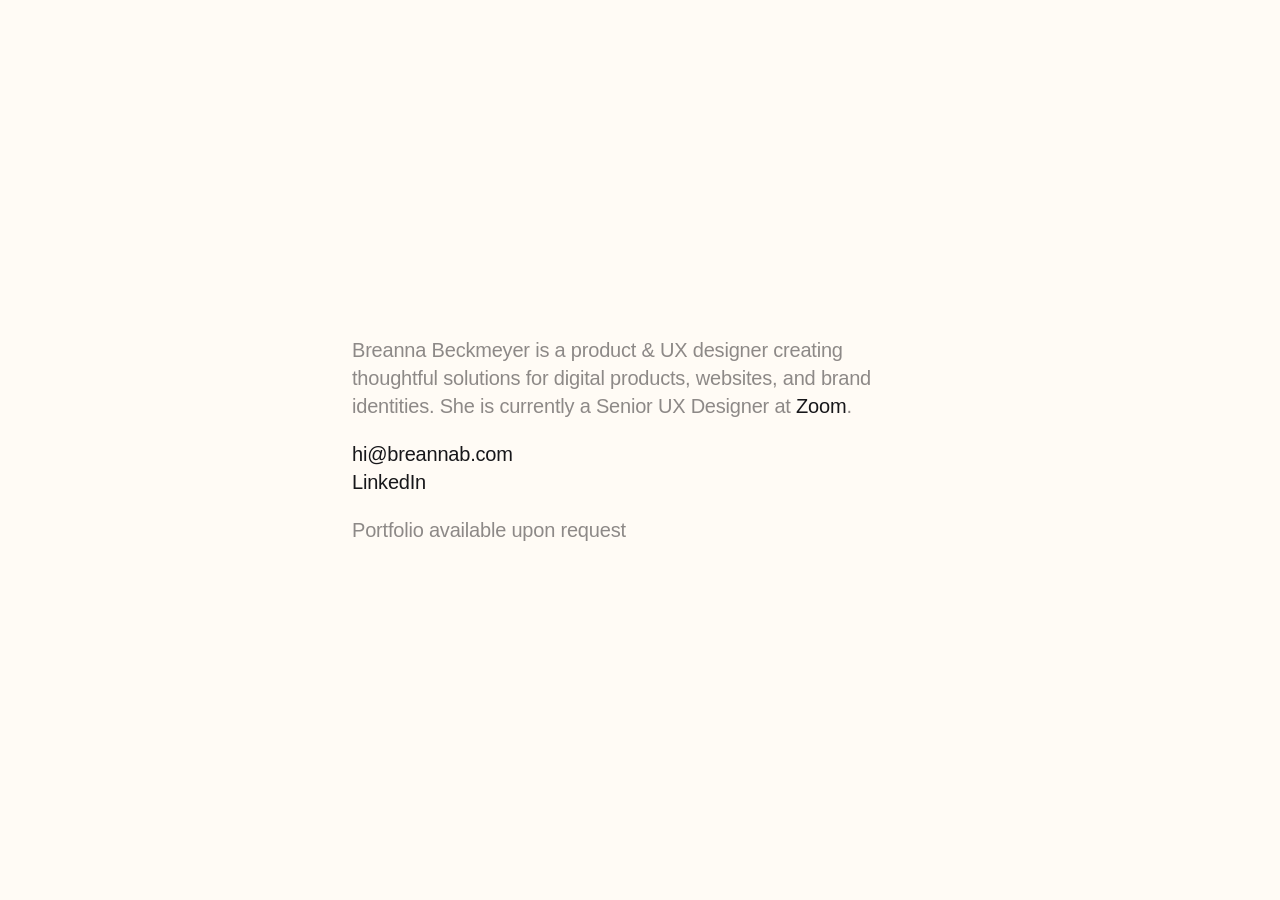
==== index.html @ 27719758 "Add files via upload" ====
<!DOCTYPE html>
<!-- 

  Breanna Beckmeyer (Design)
  hi@breannab.com
  Last updated 08/22/2026

-->
<head>
  <meta charset="UTF-8">
  <meta name="viewport" content="width=device-width, initial-scale=1.0">
  <title>Breanna Beckmeyer - Product & UX Design</title>
  <meta name="description" content="Breanna Beckmeyer is a product & UX designer creating thoughtful solutions for digital products, websites, and brand identities.">
  <link rel="icon" href="data:image/svg+xml,<svg xmlns=%22http://www.w3.org/2000/svg%22 viewBox=%220 0 100 100%22><text y=%22.9em%22 font-size=%2290%22>🌷</text></svg>">  
  <link rel="stylesheet" href="styles.css">
  <meta name="keywords" content="design, designer, UX, product, product design, product designer, cincinnati">
  <meta name="author" content="Breanna Beckmeyer">
</head>
<!-- Google tag (gtag.js) -->
<script async src="https://www.googletagmanager.com/gtag/js?id=G-L48F241QWC"></script>
<script>
  window.dataLayer = window.dataLayer || [];
  function gtag(){dataLayer.push(arguments);}
  gtag('js', new Date());

  gtag('config', 'G-L48F241QWC');
</script>
<body>

  <main class="page">
    <p>
      Breanna Beckmeyer is a product &amp; UX designer creating thoughtful
      solutions for digital products, websites, and brand identities. She is
      currently a Senior UX Designer at <a href="https://zoom.com" target="_blank" rel="noopener" class="link">Zoom</a>.
    </p>

    <p>
      <a href="mailto:hi@breannab.com">hi@breannab.com</a><br>
      <a href="https://www.linkedin.com/in/breannabeckmeyer/" target="_blank" rel="noopener">LinkedIn</a>
    </p>

    <p>
      Portfolio available upon request
    </p>
  </main>

</body>
</html>
---- styles.css ----
/* ---------------------------------------------
   PP Mori
   Drop your licensed font files into /fonts and
   uncomment the weights you have. Falls back to
   a clean system sans until then.
--------------------------------------------- */
@font-face {
  font-family: 'PP Mori';
  src: url('fonts/PPMori-Regular.otf') format('otf'),
  font-weight: 400;
  font-style: normal;
  font-display: swap;
}

:root {
  --bg: #fffbf5;
  --text-muted: #8D8987;
  --text-strong: #17171A;
  --max-width: 640px;
  --fade-duration: 1.1s;
}

* {
  margin: 0;
  padding: 0;
  box-sizing: border-box;
}

html {
  background: var(--bg);
}

body {
  font-family: 'PP Mori', -apple-system, BlinkMacSystemFont, 'Helvetica Neue', Arial, sans-serif;
  background: var(--bg);
  color: var(--text-strong);
  min-height: 100vh;
  display: flex;
  align-items: center;
  -webkit-font-smoothing: antialiased;
  -moz-osx-font-smoothing: grayscale;

  /* page-load fade-in */
  opacity: 0;
  animation: fade-in var(--fade-duration) ease-out forwards;
}

@keyframes fade-in {
  from {
    opacity: 0;
    transform: translateY(6px);
  }
  to {
    opacity: 1;
    transform: translateY(0);
  }
}

@media (prefers-reduced-motion: reduce) {
  body {
    animation: none;
    opacity: 1;
  }
}

.page {
  width: 100%;
  max-width: var(--max-width);
  margin: 0 auto;
  padding: 32px;
}

p {
  font-size: 20px;
  line-height: 1.4;
  font-weight: 400;
  color: var(--text-muted);
  letter-spacing: -0.01em;
  margin-bottom: 20px;
}

a {
  color: var(--text-strong);
  text-decoration: none;
  transition: color .2s;
}

a:hover,
a:focus-visible {
  color: var(--text-muted);
  /* text-decoration: underline; */
  /*text-underline-offset: 3px;*/
}


.link-row {
  line-height: 1.4;
  color: var(--text-strong);
  text-decoration: none;
  font-weight: 400;
  width: fit-content;
}

.arrow {
  display: inline-block;
}

a:focus-visible {
  /* outline: 2px solid var(--text-strong); */
}

/* ---------------------------------------------
   Responsive
--------------------------------------------- */
@media (max-width: 640px) {
  p {
    font-size: 18px;
  }

  .page {
    padding: 18px;
  }

}
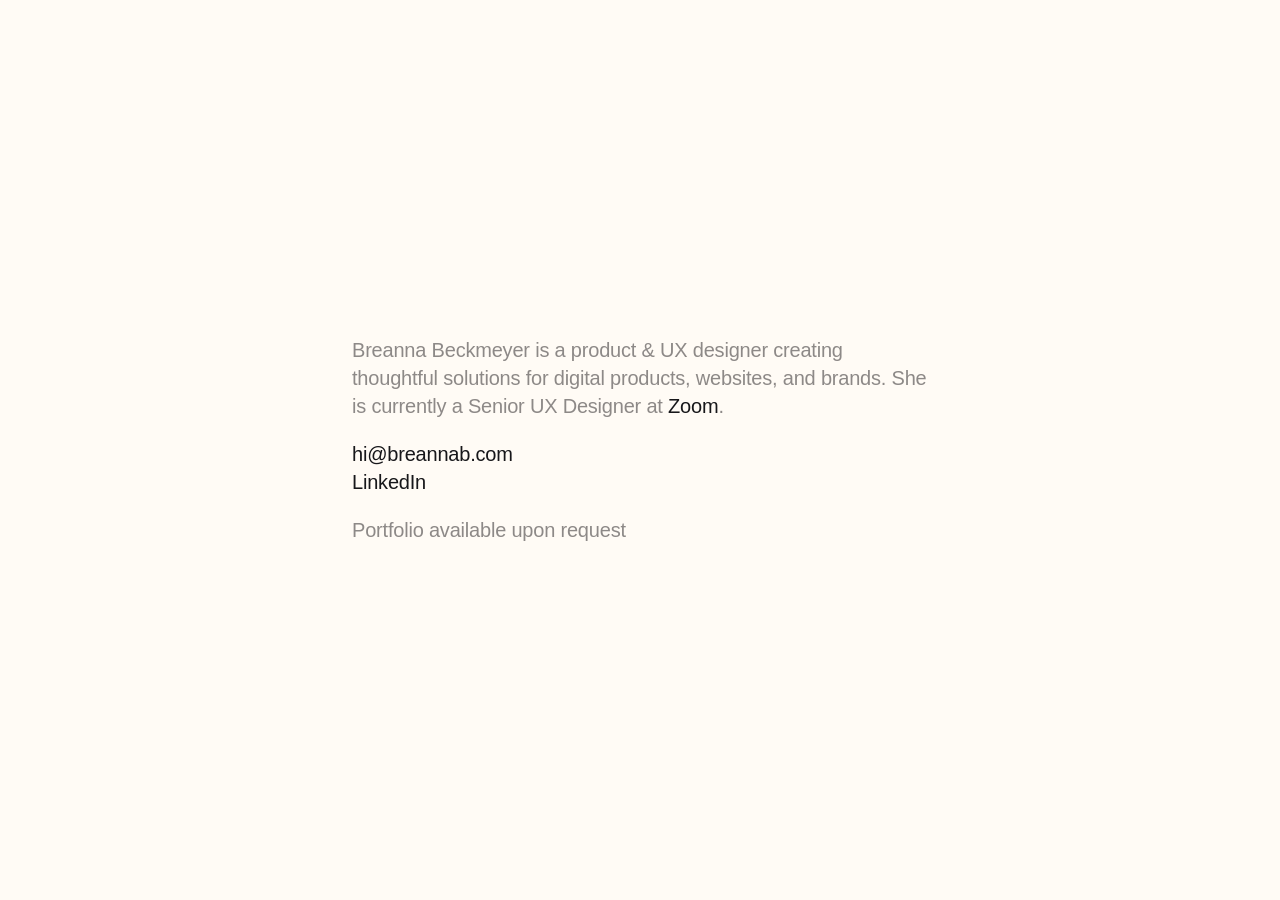
==== commit d74599eb: "Update index.html Copy update" ====
--- a/index.html
+++ b/index.html
@@ -12,7 +12,7 @@
   <title>Breanna Beckmeyer - Product & UX Design</title>
   <meta name="description" content="Breanna Beckmeyer is a product & UX designer creating thoughtful solutions for digital products, websites, and brand identities.">
   <link rel="icon" href="data:image/svg+xml,<svg xmlns=%22http://www.w3.org/2000/svg%22 viewBox=%220 0 100 100%22><text y=%22.9em%22 font-size=%2290%22>🌷</text></svg>">  
-  <link rel="stylesheet" href="styles.css">
+  <link rel="stylesheet" href="/styles.css">
   <meta name="keywords" content="design, designer, UX, product, product design, product designer, cincinnati">
   <meta name="author" content="Breanna Beckmeyer">
 </head>
@@ -29,9 +29,7 @@
 
   <main class="page">
     <p>
-      Breanna Beckmeyer is a product &amp; UX designer creating thoughtful
-      solutions for digital products, websites, and brand identities. She is
-      currently a Senior UX Designer at <a href="https://zoom.com" target="_blank" rel="noopener" class="link">Zoom</a>.
+      Breanna Beckmeyer is a product &amp; UX designer creating thoughtful solutions for digital products, websites, and brands. She is currently a Senior UX Designer at <a href="https://zoom.com" target="_blank" rel="noopener" class="link">Zoom</a>.
     </p>
 
     <p>
